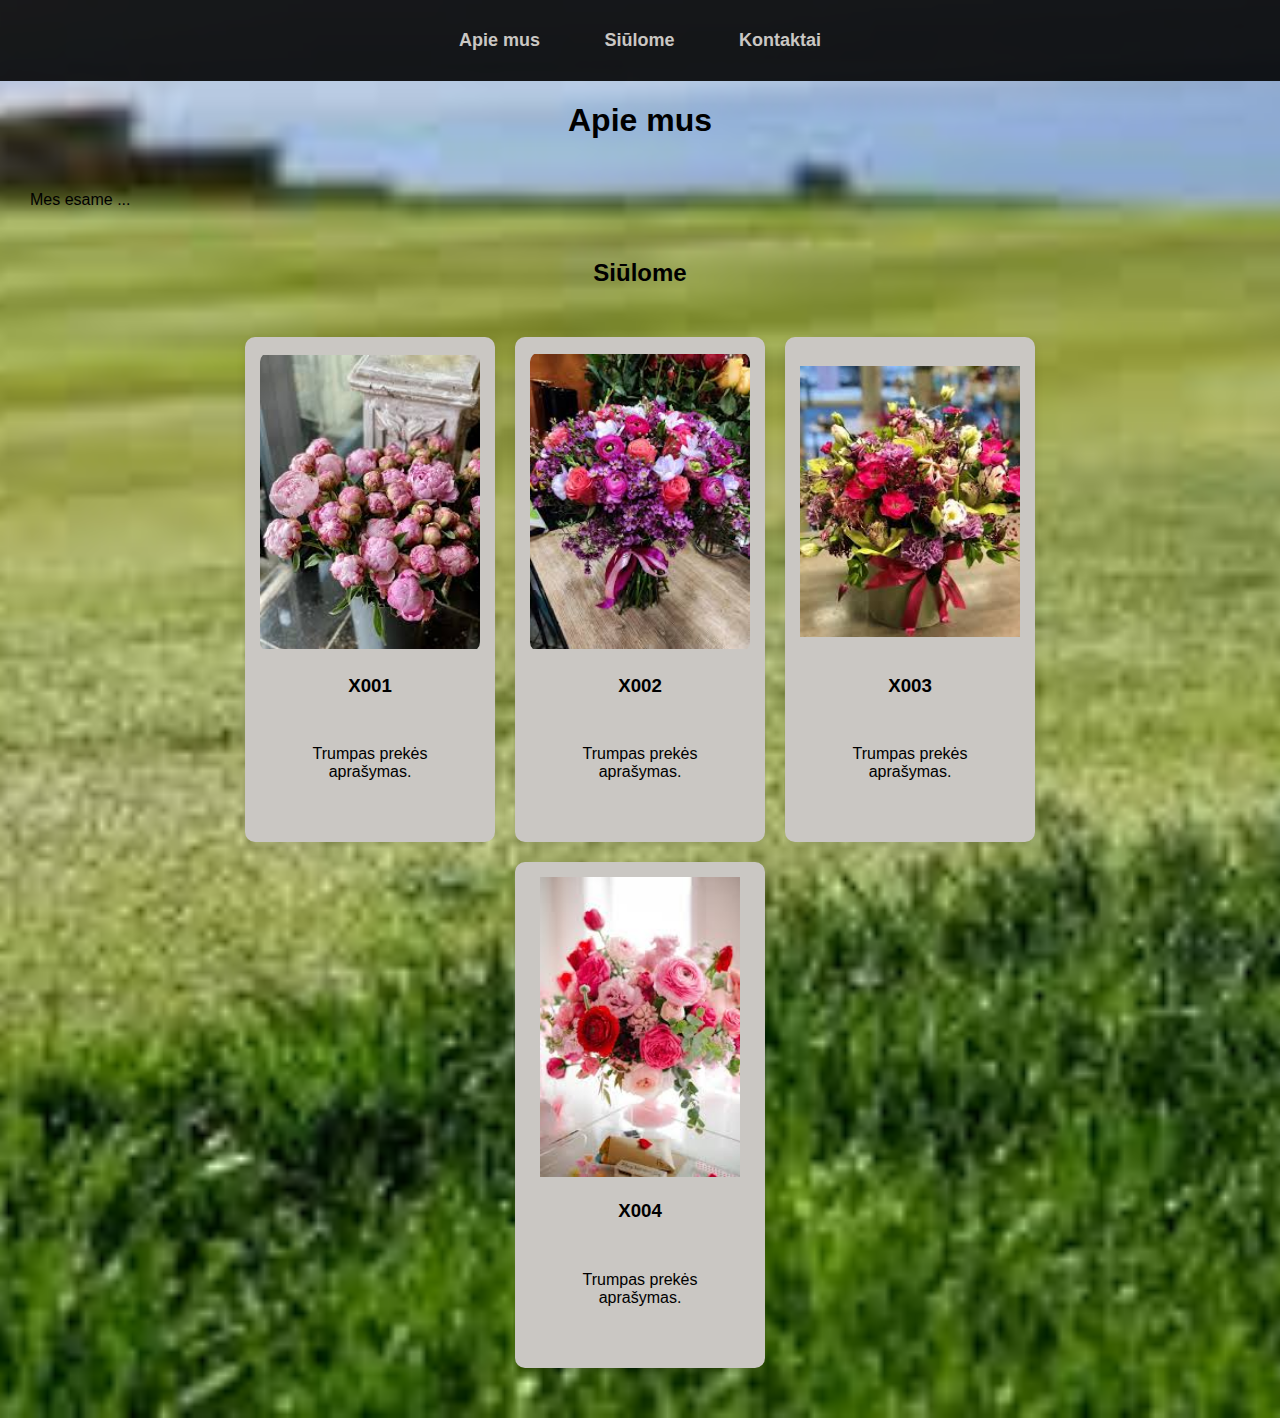
==== index.html @ 63a45018 "add" ====
<!DOCTYPE html>
<html lang="lt">
<head>
    <meta charset="UTF-8">
    <meta name="viewport" content="width=device-width, initial-scale=1.0">
    <title>Baigiamasis</title>
    
    <link rel="stylesheet" href="styles.css">
</head>
<body id="body-pagr">
    
    <!-- Header su navigacija -->
    <header>
        <nav>
            <ul id="navigacijos-mygtukai">
                <li><a href="#">Apie mus</a></li>
                <li><a href="#">Siūlome</a></li>
                <li><a href="uzklausosForma.html">Kontaktai</a></li>
            </ul>
        </nav>
    </header>

    <!-- Pagrindinis turinys -->
    <main>
        <div>
            <h1>Apie mus</h1>
            <p>Mes esame ...</p>
        </div>

        <div>
            <h2 id="siulome">Siūlome</h2>
        </div>

        <div class="products">
            <div class="product">
                <img src="images/prek1.jpg" alt="prek1">
                <h3>X001</h3>
                <p>Trumpas prekės aprašymas.</p>
            </div>
            <div class="product">
                <img src="images/prek2.jpg" alt="prek2">
                <h3>X002</h3>
                <p>Trumpas prekės aprašymas.</p>
            </div>
            <div class="product">
                <img src="images/prek3.jpg" alt="prek3">
                <h3>X003</h3>
                <p>Trumpas prekės aprašymas.</p>
            </div>
            <div class="product">
                <img src="images/prek4.jpg" alt="prek4">
                <h3>X004</h3>
                <p>Trumpas prekės aprašymas.</p>
            </div>
        </div>
    </main>

    <script src="script.js"></script>

</body>
</html>
---- styles.css ----
/* Bendri nustatymai */
#body-pagr {
    margin: 0;
    padding: 0;
    font-family: Arial, sans-serif;
    background: url('images/pagr.jpg') no-repeat center center/cover;
    position: relative;
}


h1, h2 {
    text-align: center;
}
p{
    padding: 30px 30px;
}


/* Navigacijos stilius */
header {
    background: rgba(0, 0, 0, 0.89);
    padding: 30px 0;
    text-align: center;
}

nav ul {
    list-style: none;
    padding: 0;
    margin: 0;
}

nav ul li {
    display: inline;
    margin: 0 15px;
}

nav ul li a {
    text-decoration: none;
    color: rgb(202, 199, 195);
    font-size: 18px;
    font-weight: bold;
    padding: 10px 15px;
    border-radius: 5px;
    transition: 0.3s;
}

nav ul li a:hover {
    background: rgba(255, 255, 255, 0.3);
}

/* Prekių skiltis */
.products {
    display: flex;
    justify-content: center;
    flex-wrap: wrap;
    gap: 20px;
    margin: 50px auto;
    max-width: 1000px;
    align-items: center;
}

/* Produktai */
.product {
    background:rgb(202, 199, 195);
    padding: 15px;
    border-radius: 10px;
    text-align: center;
    width: 220px;
    box-shadow: 0 4px 10px rgba(0, 0, 0, 0.1);
    transition: transform 0.3s ease-in-out;
    cursor: pointer;
}

/* Užtikriname, kad vaizdas užima visą kortelės plotį */
.product img {
    width: 100%;
    border-radius: 10px;
    height: 300px;
    object-fit: contain;
}

/* Padidinimas */
.padidintas {
    transform: scale(1.5);
    transition: transform 0.3s ease-in-out;
}


/* forma */
#body-form {
    margin: 0;
    padding: 0;
    font-family: Arial, sans-serif;
    background: url('images/form3.jpg') no-repeat center center;
    background-size: cover; /* Užtikrina, kad vaizdas užims visą ekraną */
    height: 100vh; /* 100% naršyklės aukščio */
    width: 100%; /* Užtikrina, kad fono plotis išsitemptų */
    position: relative;
    place-items: center;
}

form{
    place-items: center;
}
input {
    display: block; 
    /* margin-bottom: 10px; Pridėtas tarpas tarp laukelių */
    /* margin: 10px 10px */
}

input, textarea {
    width: 100%; /* Laukeliai užima pilną plotį */
    max-width: 400px; /* Ribojame maksimalų plotį */
    padding: 8px;
    margin: 10px 10px;
    border: 1px solid #ccc;
    border-radius: 5px;
    font-family: Arial, sans-serif;
}

#uzklausa{
    margin-bottom: 30px;
}

#telefonas{
    color:rgb(59, 59, 59);

}
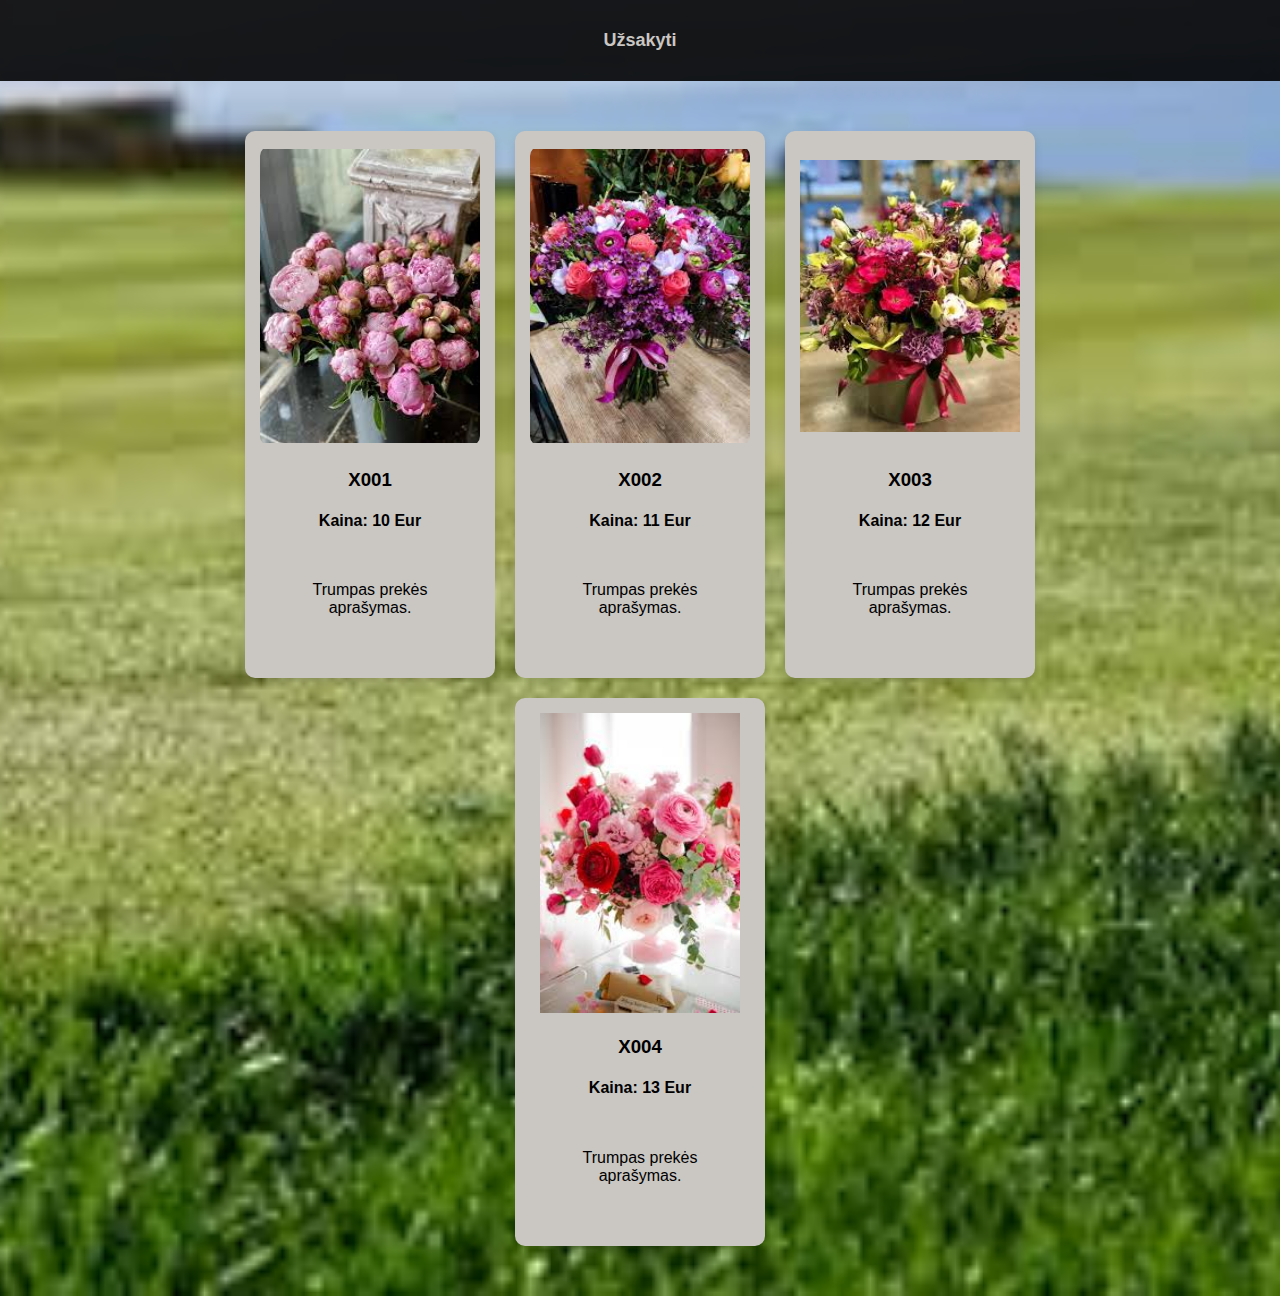
==== commit f1ae8aa1: "updates" ====
--- a/index.html
+++ b/index.html
@@ -4,7 +4,7 @@
     <meta charset="UTF-8">
     <meta name="viewport" content="width=device-width, initial-scale=1.0">
     <title>Baigiamasis</title>
-    
+
     <link rel="stylesheet" href="styles.css">
 </head>
 <body id="body-pagr">
@@ -13,44 +13,48 @@
     <header>
         <nav>
             <ul id="navigacijos-mygtukai">
-                <li><a href="#">Apie mus</a></li>
-                <li><a href="#">Siūlome</a></li>
-                <li><a href="uzklausosForma.html">Kontaktai</a></li>
+                <!-- <li><a href="#">Apie mus</a></li> -->
+                <!-- <li><a href="#">Siūlome</a></li> -->
+                <li><a href="uzklausosForma.html">Užsakyti</a></li>
             </ul>
         </nav>
     </header>
 
     <!-- Pagrindinis turinys -->
     <main>
-        <div>
+        <!-- <div>
             <h1>Apie mus</h1>
             <p>Mes esame ...</p>
-        </div>
+        </div> -->
 
-        <div>
+        <!-- <div>
             <h2 id="siulome">Siūlome</h2>
-        </div>
+        </div> -->
 
-        <div class="products">
-            <div class="product">
+        <div class="products"></div>
+            <!-- <div class="product">
                 <img src="images/prek1.jpg" alt="prek1">
                 <h3>X001</h3>
+                <h4>Kaina: 10 Eur</h4> 
                 <p>Trumpas prekės aprašymas.</p>
             </div>
             <div class="product">
                 <img src="images/prek2.jpg" alt="prek2">
                 <h3>X002</h3>
+                <h4>Kaina: 11 Eur</h4> 
                 <p>Trumpas prekės aprašymas.</p>
             </div>
             <div class="product">
                 <img src="images/prek3.jpg" alt="prek3">
                 <h3>X003</h3>
+                <h4>Kaina: 12 Eur</h4> 
                 <p>Trumpas prekės aprašymas.</p>
             </div>
             <div class="product">
                 <img src="images/prek4.jpg" alt="prek4">
                 <h3>X004</h3>
-                <p>Trumpas prekės aprašymas.</p>
+                <h4>Kaina: 13 Eur</h4> 
+                <p>Trumpas prekės aprašymas.</p> -->
             </div>
         </div>
     </main>
@@ -59,3 +63,5 @@
 
 </body>
 </html>
+
+
--- a/styles.css
+++ b/styles.css
@@ -9,8 +9,13 @@
 
 
 h1, h2 {
+    display: flex;
+    justify-content: center; /* Centruoja horizontaliai */
+    align-items: center; /* Centruoja vertikaliai, jei reikia */
     text-align: center;
+    height: auto; /* Užtikrina, kad aukštis bus pagal turinį */
 }
+
 p{
     padding: 30px 30px;
 }
@@ -96,19 +101,34 @@
     height: 100vh; /* 100% naršyklės aukščio */
     width: 100%; /* Užtikrina, kad fono plotis išsitemptų */
     position: relative;
-    place-items: center;
+    /* place-items: center; */
+    display: flex; /*elemento padetis numatyta
+    justify-content: center; /* Centruoja visą formą horizontaliai */
+    align-items: center; /* Centruoja visą formą vertikaliai */
+    flex-direction: column; /* Užtikrina, kad elementai būtų vienas po kito */
 }
 
-form{
+/* form{
     place-items: center;
+} */
+form {
+    display: flex;
+    flex-direction: column; /* Išdėlioja laukelius vieną po kito */
+    align-items: center; /* Centruoja formos elementus horizontalioje ašyje */
+    justify-content: center; /* Užtikrina, kad forma būtų centre */
+    height: auto; /* Užtikrina, kad forma nesitemptų per visą ekraną */
+    width: 100%;
 }
+
 input {
     display: block; 
     /* margin-bottom: 10px; Pridėtas tarpas tarp laukelių */
     /* margin: 10px 10px */
 }
 
-input, textarea {
+input, textarea, select {
+    display:flex;
+    justify-content: center;
     width: 100%; /* Laukeliai užima pilną plotį */
     max-width: 400px; /* Ribojame maksimalų plotį */
     padding: 8px;
@@ -116,6 +136,7 @@
     border: 1px solid #ccc;
     border-radius: 5px;
     font-family: Arial, sans-serif;
+    background-color: rgb(226, 224, 224);
 }
 
 #uzklausa{
@@ -124,5 +145,38 @@
 
 #telefonas{
     color:rgb(59, 59, 59);
+}
 
-}+.button-container{
+    display: flex;
+    gap: 10px; /* Atstumas tarp mygtukų */
+    justify-content: center; /* Centruoja mygtukus horizontaliai */
+    margin-top: 20px; /* Tarpas virš mygtukų */
+}
+button {
+    padding: 10px 20px;
+    border: 1px solid;
+    border-radius: 5px;
+    background-color: rgb(226, 224, 224);
+    color: black;
+    cursor: pointer;
+    /* font-size: 16px; */
+}
+
+button:hover {
+    background-color: rgb(202, 199, 195);
+}
+
+/* drop down mygtukas */
+#prekiu-sarasas {
+    width: 100%;
+    max-width: 300px;
+    padding: 8px;
+    /* font-size: 16px; */
+    border: 1px solid #ccc;
+    border-radius: 5px;
+    background-color: rgb(226, 224, 224);
+    font-family: Arial, sans-serif;
+    color:rgb(121, 120, 120);
+}
+
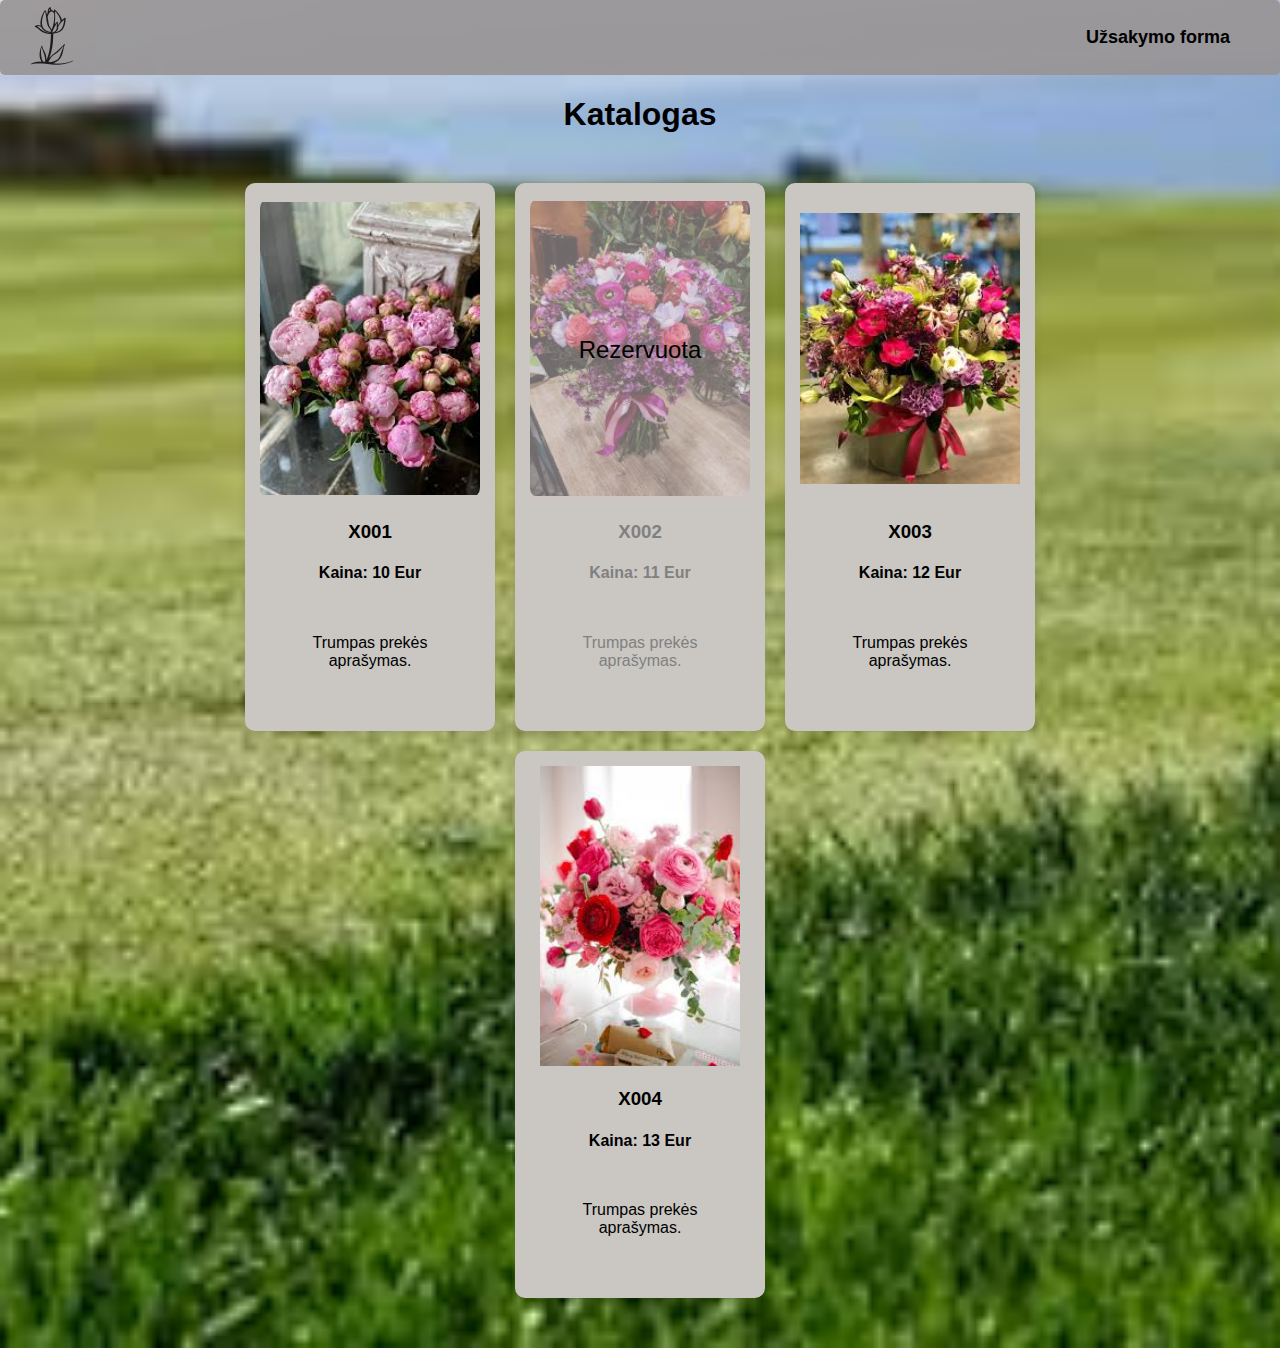
==== commit 2734f5e7: "updates" ====
--- a/index.html
+++ b/index.html
@@ -1,5 +1,6 @@
 <!DOCTYPE html>
 <html lang="lt">
+
 <head>
     <meta charset="UTF-8">
     <meta name="viewport" content="width=device-width, initial-scale=1.0">
@@ -7,32 +8,36 @@
 
     <link rel="stylesheet" href="styles.css">
 </head>
+
 <body id="body-pagr">
-    
+
     <!-- Header su navigacija -->
     <header>
+        <div>
+            <img id="logot" src="images/logot1.png" alt="logot">
+        </div>
         <nav>
             <ul id="navigacijos-mygtukai">
                 <!-- <li><a href="#">Apie mus</a></li> -->
                 <!-- <li><a href="#">Siūlome</a></li> -->
-                <li><a href="uzklausosForma.html">Užsakyti</a></li>
+                <li><a href="uzklausosForma.html">Užsakymo forma</a></li>
             </ul>
         </nav>
     </header>
 
     <!-- Pagrindinis turinys -->
     <main>
-        <!-- <div>
-            <h1>Apie mus</h1>
-            <p>Mes esame ...</p>
-        </div> -->
+        <div>
+            <h1>Katalogas</h1>
+            <!-- <p>Mes esame ...</p> -->
+        </div>
 
         <!-- <div>
             <h2 id="siulome">Siūlome</h2>
         </div> -->
 
         <div class="products"></div>
-            <!-- <div class="product">
+        <!-- <div class="product">
                 <img src="images/prek1.jpg" alt="prek1">
                 <h3>X001</h3>
                 <h4>Kaina: 10 Eur</h4> 
@@ -55,13 +60,12 @@
                 <h3>X004</h3>
                 <h4>Kaina: 13 Eur</h4> 
                 <p>Trumpas prekės aprašymas.</p> -->
-            </div>
+        </div>
         </div>
     </main>
 
     <script src="script.js"></script>
 
 </body>
-</html>
 
-
+</html>--- a/styles.css
+++ b/styles.css
@@ -8,24 +8,33 @@
 }
 
 
-h1, h2 {
-    display: flex;
-    justify-content: center; /* Centruoja horizontaliai */
-    align-items: center; /* Centruoja vertikaliai, jei reikia */
+h1,
+h2 {
+    display: flex;
+    justify-content: center;
+    /* Centruoja horizontaliai */
+    align-items: center;
+    /* Centruoja vertikaliai, jei reikia */
     text-align: center;
-    height: auto; /* Užtikrina, kad aukštis bus pagal turinį */
-}
-
-p{
+    height: auto;
+    /* Užtikrina, kad aukštis bus pagal turinį */
+}
+
+p {
     padding: 30px 30px;
 }
 
 
 /* Navigacijos stilius */
 header {
-    background: rgba(0, 0, 0, 0.89);
-    padding: 30px 0;
+    display: flex;
+    align-items: center;
+    justify-content: space-between;
+    background: rgba(150, 146, 146, 0.89);
+    padding: 30px 20px;
     text-align: center;
+    height: 15px;
+    border-radius: 5px;
 }
 
 nav ul {
@@ -41,7 +50,8 @@
 
 nav ul li a {
     text-decoration: none;
-    color: rgb(202, 199, 195);
+    color: black;
+    /* color: rgb(202, 199, 195); */
     font-size: 18px;
     font-weight: bold;
     padding: 10px 15px;
@@ -66,7 +76,7 @@
 
 /* Produktai */
 .product {
-    background:rgb(202, 199, 195);
+    background: rgb(202, 199, 195);
     padding: 15px;
     border-radius: 10px;
     text-align: center;
@@ -91,46 +101,88 @@
 }
 
 
+.rezervuota>div {
+    position: relative;
+}
+
+.rezervuota>div>div {
+    position: absolute;
+    top: 0px;
+    left: 0;
+    bottom: 0;
+    right: 0;
+    display: flex;
+    justify-content: center;
+    align-items: center;
+    background-color: #cfc4c48a;
+    font-size: 24px;
+}
+
+.rezervuota p,
+.rezervuota h3,
+.rezervuota h4 {
+    color: gray;
+    /* Aprašymas tampa pilkos spalvos */
+}
+
+
+
 /* forma */
 #body-form {
     margin: 0;
     padding: 0;
     font-family: Arial, sans-serif;
     background: url('images/form3.jpg') no-repeat center center;
-    background-size: cover; /* Užtikrina, kad vaizdas užims visą ekraną */
-    height: 100vh; /* 100% naršyklės aukščio */
-    width: 100%; /* Užtikrina, kad fono plotis išsitemptų */
+    background-size: cover;
+    /* Užtikrina, kad vaizdas užims visą ekraną */
+    height: 100vh;
+    /* 100% naršyklės aukščio */
+    width: 100%;
+    /* Užtikrina, kad fono plotis išsitemptų */
     position: relative;
     /* place-items: center; */
-    display: flex; /*elemento padetis numatyta
+    display: flex;
+    /*elemento padetis numatyta
     justify-content: center; /* Centruoja visą formą horizontaliai */
-    align-items: center; /* Centruoja visą formą vertikaliai */
-    flex-direction: column; /* Užtikrina, kad elementai būtų vienas po kito */
-}
+    align-items: center;
+    /* Centruoja visą formą vertikaliai */
+    flex-direction: column;
+    /* Užtikrina, kad elementai būtų vienas po kito */
+}
+
+
 
 /* form{
     place-items: center;
 } */
 form {
     display: flex;
-    flex-direction: column; /* Išdėlioja laukelius vieną po kito */
-    align-items: center; /* Centruoja formos elementus horizontalioje ašyje */
-    justify-content: center; /* Užtikrina, kad forma būtų centre */
-    height: auto; /* Užtikrina, kad forma nesitemptų per visą ekraną */
+    flex-direction: column;
+    /* Išdėlioja laukelius vieną po kito */
+    align-items: center;
+    /* Centruoja formos elementus horizontalioje ašyje */
+    justify-content: center;
+    /* Užtikrina, kad forma būtų centre */
+    height: auto;
+    /* Užtikrina, kad forma nesitemptų per visą ekraną */
     width: 100%;
 }
 
 input {
-    display: block; 
+    display: block;
     /* margin-bottom: 10px; Pridėtas tarpas tarp laukelių */
     /* margin: 10px 10px */
 }
 
-input, textarea, select {
-    display:flex;
-    justify-content: center;
-    width: 100%; /* Laukeliai užima pilną plotį */
-    max-width: 400px; /* Ribojame maksimalų plotį */
+input,
+textarea,
+select {
+    display: flex;
+    justify-content: center;
+    width: 100%;
+    /* Laukeliai užima pilną plotį */
+    max-width: 400px;
+    /* Ribojame maksimalų plotį */
     padding: 8px;
     margin: 10px 10px;
     border: 1px solid #ccc;
@@ -139,20 +191,24 @@
     background-color: rgb(226, 224, 224);
 }
 
-#uzklausa{
+#uzklausa {
     margin-bottom: 30px;
 }
 
-#telefonas{
-    color:rgb(59, 59, 59);
-}
-
-.button-container{
-    display: flex;
-    gap: 10px; /* Atstumas tarp mygtukų */
-    justify-content: center; /* Centruoja mygtukus horizontaliai */
-    margin-top: 20px; /* Tarpas virš mygtukų */
-}
+#telefonas {
+    color: rgb(59, 59, 59);
+}
+
+.button-container {
+    display: flex;
+    gap: 10px;
+    /* Atstumas tarp mygtukų */
+    justify-content: center;
+    /* Centruoja mygtukus horizontaliai */
+    margin-top: 20px;
+    /* Tarpas virš mygtukų */
+}
+
 button {
     padding: 10px 20px;
     border: 1px solid;
@@ -177,6 +233,5 @@
     border-radius: 5px;
     background-color: rgb(226, 224, 224);
     font-family: Arial, sans-serif;
-    color:rgb(121, 120, 120);
-}
-
+    color: rgb(121, 120, 120);
+}